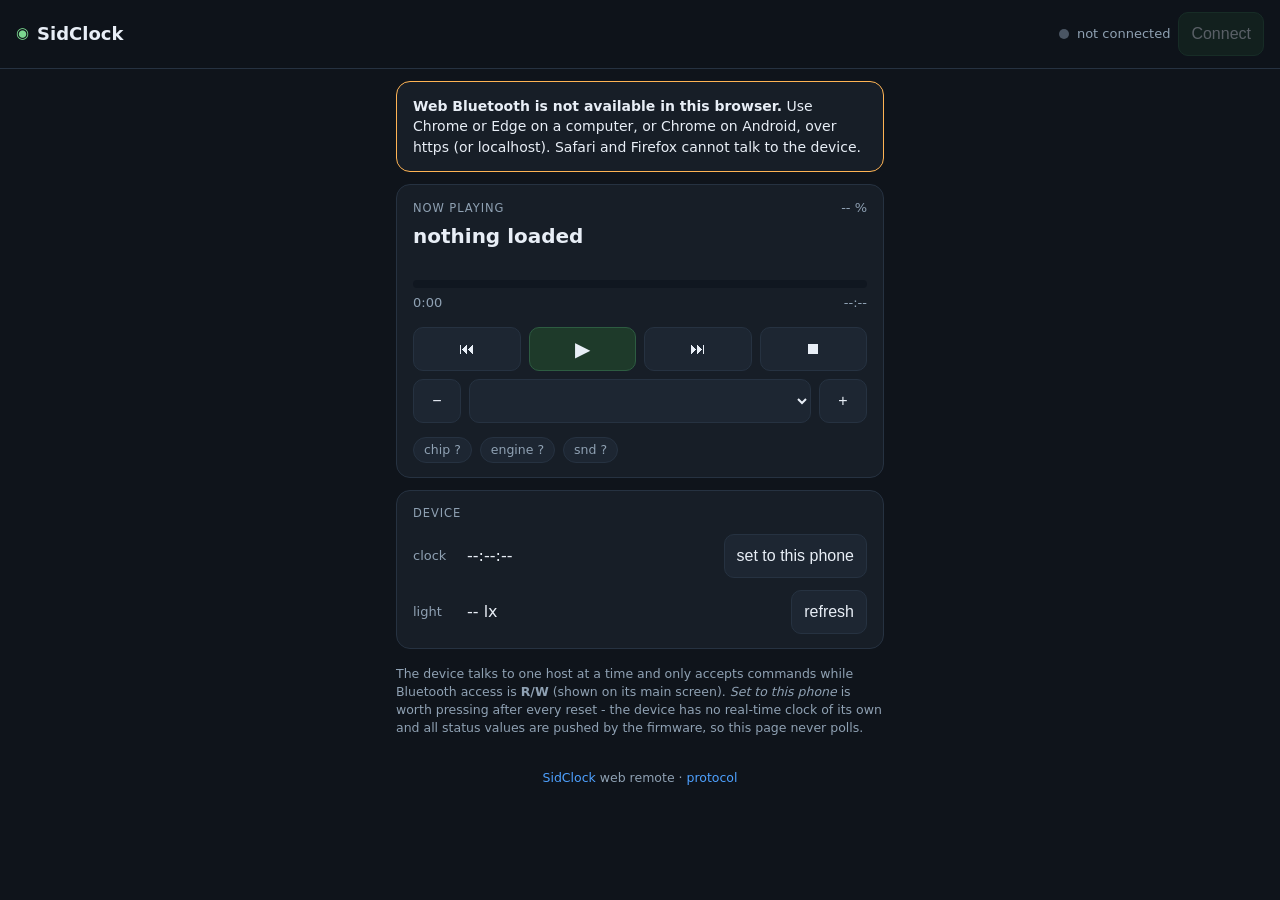
==== web/index.html @ 8451470e "web: browser remote for status and playback on GitHub Pages Static page in web/ that talks to the cu" ====
<!DOCTYPE html>
<html lang="en">
<head>
<meta charset="utf-8">
<meta name="viewport" content="width=device-width, initial-scale=1, viewport-fit=cover">
<meta name="color-scheme" content="dark">
<meta name="theme-color" content="#0f141b">
<title>SidClock remote</title>
<link rel="stylesheet" href="style.css">
</head>
<body>

<header class="top">
  <div class="brand">
    <span class="logo" aria-hidden="true">◉</span>
    <h1>SidClock</h1>
  </div>
  <div class="conn">
    <span id="dot" class="dot" aria-hidden="true"></span>
    <span id="status" class="status">not connected</span>
    <button id="connect" class="btn primary">Connect</button>
  </div>
</header>

<main>
  <div id="unsupported" class="card notice" hidden>
    <strong>Web Bluetooth is not available in this browser.</strong>
    Use Chrome or Edge on a computer, or Chrome on Android, over https
    (or localhost). Safari and Firefox cannot talk to the device.
  </div>

  <div id="note" class="note" hidden></div>

  <section class="card">
    <div class="cardhead">
      <span class="label">now playing</span>
      <span id="battery" class="battery">-- %</span>
    </div>
    <div id="title" class="title">nothing loaded</div>
    <div id="subtitle" class="sub"></div>

    <div class="progress"><div id="progressbar"></div></div>
    <div class="progressrow">
      <span id="pos">0:00</span>
      <span id="ends" class="dim"></span>
      <span id="len">--:--</span>
    </div>

    <div class="transport">
      <button id="prev" class="btn" title="previous tune">⏮</button>
      <button id="play" class="btn primary big" title="play / pause">▶</button>
      <button id="next" class="btn" title="next tune">⏭</button>
      <button id="stop" class="btn" title="stop">⏹</button>
    </div>

    <div class="subrow">
      <button id="subprev" class="btn" title="previous subtune">−</button>
      <select id="subtune" aria-label="subtune"></select>
      <button id="subnext" class="btn" title="next subtune">+</button>
    </div>

    <div class="badges">
      <span class="badge" id="chip">chip ?</span>
      <span class="badge" id="engine">engine ?</span>
      <span class="badge" id="snd">snd ?</span>
    </div>
  </section>

  <section class="card">
    <div class="cardhead"><span class="label">device</span></div>
    <div class="row">
      <span class="rowlabel">clock</span>
      <span id="devtime" class="value">--:--:--</span>
      <button id="settime" class="btn">set to this phone</button>
    </div>
    <div class="row">
      <span class="rowlabel">light</span>
      <span id="lux" class="value">-- lx</span>
      <button id="refresh" class="btn">refresh</button>
    </div>
  </section>

  <p class="hint">
    The device talks to one host at a time and only accepts commands while
    Bluetooth access is <strong>R/W</strong> (shown on its main screen).
    <em>Set to this phone</em> is worth pressing after every reset - the
    device has no real-time clock of its own and all status values are
    pushed by the firmware, so this page never polls.
  </p>
</main>

<footer>
  <a href="https://github.com/fanoush/SidClock">SidClock</a> web remote ·
  <a href="https://github.com/fanoush/SidClock/blob/main/docs/ble-services.md">protocol</a>
</footer>

<script type="module" src="app.js"></script>
</body>
</html>
---- web/style.css ----
:root {
  --bg: #0f141b;
  --card: #171e27;
  --card2: #1d2632;
  --line: #263241;
  --fg: #e8eef6;
  --dim: #8fa1b3;
  --accent: #7bd88f;
  --accent2: #4ea1ff;
  --warn: #ffb454;
  --err: #ff6b6b;
}

* { box-sizing: border-box; }
html, body { margin: 0; }

body {
  background: var(--bg);
  color: var(--fg);
  font: 16px/1.45 system-ui, -apple-system, "Segoe UI", Roboto, sans-serif;
  -webkit-text-size-adjust: 100%;
  min-height: 100dvh;
}

/* ---------- top bar ---------- */

header.top {
  display: flex;
  align-items: center;
  justify-content: space-between;
  gap: 12px;
  padding: 12px 16px;
  position: sticky;
  top: 0;
  z-index: 10;
  background: rgba(15, 20, 27, .92);
  backdrop-filter: blur(6px);
  border-bottom: 1px solid var(--line);
}

.brand { display: flex; align-items: center; gap: 8px; }
.brand h1 { font-size: 18px; margin: 0; font-weight: 650; }
.logo { color: var(--accent); font-size: 15px; }

.conn { display: flex; align-items: center; gap: 8px; }
.status { font-size: 13px; color: var(--dim); max-width: 34vw; overflow: hidden; text-overflow: ellipsis; white-space: nowrap; }
.status.ok { color: var(--accent); }
.status.busy { color: var(--warn); }

.dot { width: 10px; height: 10px; border-radius: 50%; background: #4a5563; flex: none; }
.dot.ok { background: var(--accent); box-shadow: 0 0 8px var(--accent); }
.dot.busy { background: var(--warn); }

/* ---------- layout ---------- */

main { max-width: 520px; margin: 0 auto; padding-bottom: 8px; }

.card {
  background: var(--card);
  border: 1px solid var(--line);
  border-radius: 14px;
  padding: 14px 16px;
  margin: 12px 16px;
}

.cardhead { display: flex; justify-content: space-between; align-items: baseline; gap: 8px; }

.label {
  text-transform: uppercase;
  letter-spacing: .08em;
  font-size: 11.5px;
  color: var(--dim);
}

/* ---------- now playing ---------- */

.title { font-size: 20px; font-weight: 600; margin-top: 4px; overflow-wrap: anywhere; }
.sub { color: var(--dim); font-size: 13.5px; min-height: 1.3em; overflow-wrap: anywhere; }
.battery { color: var(--dim); font-size: 13px; font-variant-numeric: tabular-nums; }

.progress {
  height: 8px;
  background: #101720;
  border-radius: 999px;
  overflow: hidden;
  margin: 12px 0 6px;
}
#progressbar {
  height: 100%;
  width: 0;
  background: linear-gradient(90deg, var(--accent), #3fa7d6);
  transition: width .3s linear;
}

.progressrow {
  display: flex;
  justify-content: space-between;
  gap: 8px;
  color: var(--dim);
  font-size: 13px;
  font-variant-numeric: tabular-nums;
}
.progressrow .dim { flex: 1; text-align: center; }

/* ---------- buttons ---------- */

.btn {
  background: var(--card2);
  color: var(--fg);
  border: 1px solid var(--line);
  border-radius: 10px;
  padding: 10px 12px;
  font-size: 16px;
  line-height: 1;
  min-height: 44px;
  cursor: pointer;
  touch-action: manipulation;
}
.btn:active:not(:disabled) { transform: translateY(1px); }
.btn:disabled { opacity: .35; cursor: default; }
.btn.primary { background: #1e3a2a; border-color: #2d5c41; }
.btn.primary:active:not(:disabled) { background: #234532; }
.btn.big { font-size: 20px; }

.transport {
  display: grid;
  grid-template-columns: repeat(4, 1fr);
  gap: 8px;
  margin-top: 14px;
}

.subrow {
  display: grid;
  grid-template-columns: 48px 1fr 48px;
  gap: 8px;
  align-items: center;
  margin-top: 8px;
}

select {
  background: var(--card2);
  color: var(--fg);
  border: 1px solid var(--line);
  border-radius: 10px;
  padding: 10px;
  min-height: 44px;
  font-size: 16px;
  text-align: center;
  width: 100%;
}
select:disabled { opacity: .35; }

/* ---------- badges ---------- */

.badges { display: flex; flex-wrap: wrap; gap: 8px; margin-top: 14px; }
.badge {
  background: var(--card2);
  border: 1px solid var(--line);
  border-radius: 999px;
  padding: 3px 10px;
  font-size: 12.5px;
  color: var(--dim);
}

/* ---------- device rows ---------- */

.row { display: flex; align-items: center; gap: 10px; margin-top: 12px; }
.rowlabel { color: var(--dim); font-size: 13px; width: 44px; flex: none; }
.value { font-variant-numeric: tabular-nums; flex: 1; }
.value.warn { color: var(--warn); }

/* ---------- notices ---------- */

.notice { border-color: var(--warn); font-size: 14px; }
.note {
  margin: 12px 16px;
  padding: 10px 14px;
  border-radius: 10px;
  background: #1d2a3a;
  border: 1px solid var(--line);
  font-size: 14px;
}
.note.error { border-color: var(--err); color: var(--err); }

.hint { color: var(--dim); font-size: 12.5px; margin: 16px; }

footer {
  text-align: center;
  color: var(--dim);
  font-size: 12.5px;
  padding: 8px 16px calc(24px + env(safe-area-inset-bottom));
}
footer a { color: var(--accent2); text-decoration: none; }
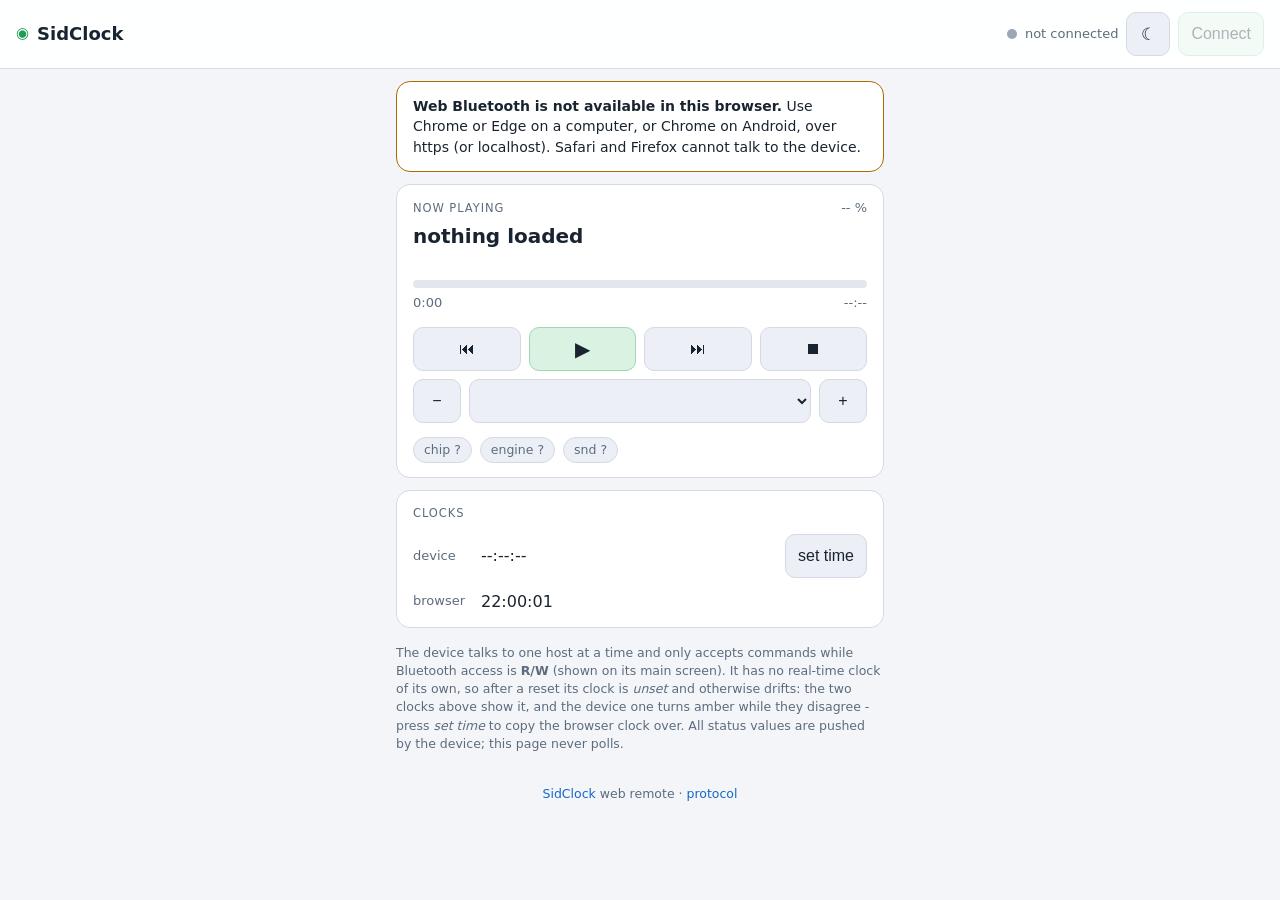
==== commit 74cfa0c9: "web: clocks side by side, theme switch - Drop the lux readout. The device card now shows the device " ====
--- a/web/index.html
+++ b/web/index.html
@@ -3,9 +3,19 @@
 <head>
 <meta charset="utf-8">
 <meta name="viewport" content="width=device-width, initial-scale=1, viewport-fit=cover">
-<meta name="color-scheme" content="dark">
-<meta name="theme-color" content="#0f141b">
+<meta name="color-scheme" content="dark light">
+<meta name="theme-color" content="#0f141b" id="theme-color">
 <title>SidClock remote</title>
+<script>
+/* apply the remembered theme before the first paint */
+try {
+  const stored = localStorage.getItem('sidclock-theme');
+  document.documentElement.dataset.theme =
+    (stored === 'light' || stored === 'dark') ? stored
+      : (matchMedia('(prefers-color-scheme: light)').matches
+        ? 'light' : 'dark');
+} catch (e) { /* no storage: dark default */ }
+</script>
 <link rel="stylesheet" href="style.css">
 </head>
 <body>
@@ -18,6 +28,7 @@
   <div class="conn">
     <span id="dot" class="dot" aria-hidden="true"></span>
     <span id="status" class="status">not connected</span>
+    <button id="theme" class="btn" title="switch theme">☀</button>
     <button id="connect" class="btn primary">Connect</button>
   </div>
 </header>
@@ -67,25 +78,26 @@
   </section>
 
   <section class="card">
-    <div class="cardhead"><span class="label">device</span></div>
+    <div class="cardhead"><span class="label">clocks</span></div>
     <div class="row">
-      <span class="rowlabel">clock</span>
+      <span class="rowlabel">device</span>
       <span id="devtime" class="value">--:--:--</span>
-      <button id="settime" class="btn">set to this phone</button>
+      <button id="settime" class="btn">set time</button>
     </div>
     <div class="row">
-      <span class="rowlabel">light</span>
-      <span id="lux" class="value">-- lx</span>
-      <button id="refresh" class="btn">refresh</button>
+      <span class="rowlabel">browser</span>
+      <span id="hosttime" class="value">--:--:--</span>
     </div>
   </section>
 
   <p class="hint">
     The device talks to one host at a time and only accepts commands while
     Bluetooth access is <strong>R/W</strong> (shown on its main screen).
-    <em>Set to this phone</em> is worth pressing after every reset - the
-    device has no real-time clock of its own and all status values are
-    pushed by the firmware, so this page never polls.
+    It has no real-time clock of its own, so after a reset its clock is
+    <em>unset</em> and otherwise drifts: the two clocks above show it, and
+    the device one turns amber while they disagree - press <em>set
+    time</em> to copy the browser clock over. All status values are
+    pushed by the device; this page never polls.
   </p>
 </main>
 
--- a/web/style.css
+++ b/web/style.css
@@ -1,4 +1,10 @@
+/*
+ * SidClock web remote - dark by default, light via [data-theme="light"]
+ * (set on <html> by the inline head script / the theme button).
+ */
+
 :root {
+  color-scheme: dark;
   --bg: #0f141b;
   --card: #171e27;
   --card2: #1d2632;
@@ -9,6 +15,34 @@
   --accent2: #4ea1ff;
   --warn: #ffb454;
   --err: #ff6b6b;
+  --header-bg: rgba(15, 20, 27, .92);
+  --dot-off: #4a5563;
+  --track: #101720;
+  --primary-bg: #1e3a2a;
+  --primary-line: #2d5c41;
+  --primary-bg-active: #234532;
+  --note-bg: #1d2a3a;
+}
+
+[data-theme="light"] {
+  color-scheme: light;
+  --bg: #f3f5f9;
+  --card: #ffffff;
+  --card2: #eceff5;
+  --line: #d3dae4;
+  --fg: #1a2430;
+  --dim: #5d6c7d;
+  --accent: #1f9d55;
+  --accent2: #1667c8;
+  --warn: #b26a00;
+  --err: #c02b2b;
+  --header-bg: rgba(255, 255, 255, .92);
+  --dot-off: #9aa7b5;
+  --track: #e2e7ee;
+  --primary-bg: #d9f2e2;
+  --primary-line: #9fd7b4;
+  --primary-bg-active: #c4ead3;
+  --note-bg: #e8eefb;
 }
 
 * { box-sizing: border-box; }
@@ -26,14 +60,15 @@
 
 header.top {
   display: flex;
+  flex-wrap: wrap;
   align-items: center;
   justify-content: space-between;
-  gap: 12px;
+  gap: 8px 12px;
   padding: 12px 16px;
   position: sticky;
   top: 0;
   z-index: 10;
-  background: rgba(15, 20, 27, .92);
+  background: var(--header-bg);
   backdrop-filter: blur(6px);
   border-bottom: 1px solid var(--line);
 }
@@ -42,14 +77,23 @@
 .brand h1 { font-size: 18px; margin: 0; font-weight: 650; }
 .logo { color: var(--accent); font-size: 15px; }
 
-.conn { display: flex; align-items: center; gap: 8px; }
-.status { font-size: 13px; color: var(--dim); max-width: 34vw; overflow: hidden; text-overflow: ellipsis; white-space: nowrap; }
+.conn { display: flex; align-items: center; gap: 8px; margin-left: auto; }
+.status {
+  font-size: 13px;
+  color: var(--dim);
+  max-width: 26vw;
+  overflow: hidden;
+  text-overflow: ellipsis;
+  white-space: nowrap;
+}
 .status.ok { color: var(--accent); }
 .status.busy { color: var(--warn); }
 
-.dot { width: 10px; height: 10px; border-radius: 50%; background: #4a5563; flex: none; }
+.dot { width: 10px; height: 10px; border-radius: 50%; background: var(--dot-off); flex: none; }
 .dot.ok { background: var(--accent); box-shadow: 0 0 8px var(--accent); }
 .dot.busy { background: var(--warn); }
+
+#theme { flex: none; width: 44px; padding: 0; font-size: 17px; }
 
 /* ---------- layout ---------- */
 
@@ -80,7 +124,7 @@
 
 .progress {
   height: 8px;
-  background: #101720;
+  background: var(--track);
   border-radius: 999px;
   overflow: hidden;
   margin: 12px 0 6px;
@@ -88,7 +132,7 @@
 #progressbar {
   height: 100%;
   width: 0;
-  background: linear-gradient(90deg, var(--accent), #3fa7d6);
+  background: linear-gradient(90deg, var(--accent), var(--accent2));
   transition: width .3s linear;
 }
 
@@ -118,8 +162,8 @@
 }
 .btn:active:not(:disabled) { transform: translateY(1px); }
 .btn:disabled { opacity: .35; cursor: default; }
-.btn.primary { background: #1e3a2a; border-color: #2d5c41; }
-.btn.primary:active:not(:disabled) { background: #234532; }
+.btn.primary { background: var(--primary-bg); border-color: var(--primary-line); }
+.btn.primary:active:not(:disabled) { background: var(--primary-bg-active); }
 .btn.big { font-size: 20px; }
 
 .transport {
@@ -165,7 +209,7 @@
 /* ---------- device rows ---------- */
 
 .row { display: flex; align-items: center; gap: 10px; margin-top: 12px; }
-.rowlabel { color: var(--dim); font-size: 13px; width: 44px; flex: none; }
+.rowlabel { color: var(--dim); font-size: 13px; width: 58px; flex: none; }
 .value { font-variant-numeric: tabular-nums; flex: 1; }
 .value.warn { color: var(--warn); }
 
@@ -176,7 +220,7 @@
   margin: 12px 16px;
   padding: 10px 14px;
   border-radius: 10px;
-  background: #1d2a3a;
+  background: var(--note-bg);
   border: 1px solid var(--line);
   font-size: 14px;
 }
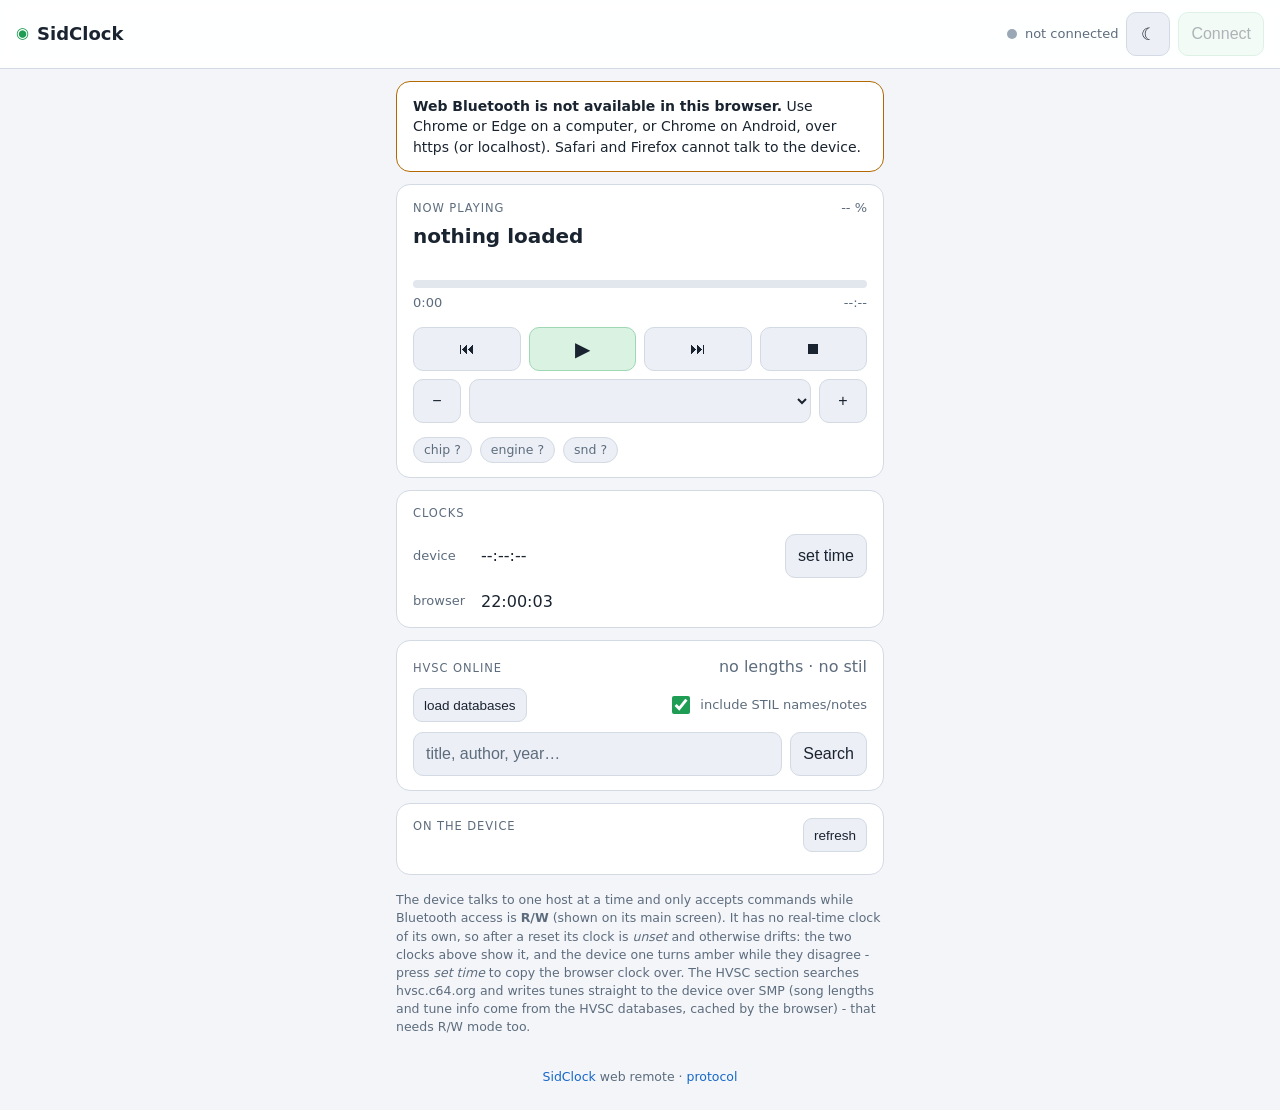
==== commit b8f111f4: "web: HVSC search, upload and tune info in the browser The remote now does the sid_add.py workflow wi" ====
--- a/web/index.html
+++ b/web/index.html
@@ -90,14 +90,62 @@
     </div>
   </section>
 
+  <section id="hvscinfo" class="card" hidden>
+    <div class="cardhead">
+      <span class="label">hvsc info</span>
+      <span id="metapath" class="dim path"></span>
+    </div>
+    <div id="metahint" class="metahint" hidden>
+      <span id="metahinttext"></span>
+      <button id="metastil" class="btn small" hidden>load STIL</button>
+    </div>
+    <ol id="tracks" class="tracks"></ol>
+    <p id="metanote" class="comment" hidden></p>
+    <p id="metacomment" class="comment" hidden></p>
+  </section>
+
+  <section class="card">
+    <div class="cardhead">
+      <span class="label">hvsc online</span>
+      <span id="dbstate" class="dim"></span>
+    </div>
+    <div class="dbsrow">
+      <button id="dbload" class="btn small">load databases</button>
+      <label class="chk"><input id="stilopt" type="checkbox" checked>
+        include STIL names/notes</label>
+    </div>
+    <div class="searchrow">
+      <input id="q" type="search" placeholder="title, author, year…"
+             autocomplete="off" enterkeyhint="search">
+      <button id="search" class="btn">Search</button>
+    </div>
+    <div id="hprog" class="progressline" hidden>
+      <div class="progress"><div id="hprogbar"></div></div>
+      <span id="hproglabel" class="dim"></span>
+    </div>
+    <div id="hmsg" class="dim msg" hidden></div>
+    <ul id="results" class="results" hidden></ul>
+  </section>
+
+  <section class="card">
+    <div class="cardhead">
+      <span class="label">on the device</span>
+      <span id="libinfo" class="dim"></span>
+      <button id="librefresh" class="btn small">refresh</button>
+    </div>
+    <ul id="lib" class="results"></ul>
+  </section>
+
   <p class="hint">
     The device talks to one host at a time and only accepts commands while
     Bluetooth access is <strong>R/W</strong> (shown on its main screen).
     It has no real-time clock of its own, so after a reset its clock is
     <em>unset</em> and otherwise drifts: the two clocks above show it, and
     the device one turns amber while they disagree - press <em>set
-    time</em> to copy the browser clock over. All status values are
-    pushed by the device; this page never polls.
+    time</em> to copy the browser clock over. The HVSC section searches
+    hvsc.c64.org and writes tunes straight to the device over SMP (song
+    lengths and tune info come from the HVSC databases, cached by the
+    browser) - that needs R/W mode too.
   </p>
 </main>
 
--- a/web/style.css
+++ b/web/style.css
@@ -48,6 +48,9 @@
 * { box-sizing: border-box; }
 html, body { margin: 0; }
 
+/* attribute-hidden always wins over element display rules */
+[hidden] { display: none !important; }
+
 body {
   background: var(--bg);
   color: var(--fg);
@@ -235,3 +238,170 @@
   padding: 8px 16px calc(24px + env(safe-area-inset-bottom));
 }
 footer a { color: var(--accent2); text-decoration: none; }
+
+/* ---------- hvsc: databases, search, device library ---------- */
+
+.dim { color: var(--dim); }
+
+.btn.small {
+  padding: 6px 10px;
+  min-height: 34px;
+  font-size: 13.5px;
+  border-radius: 9px;
+}
+.cardhead > .btn { align-self: center; }
+
+.path {
+  max-width: 60%;
+  overflow: hidden;
+  text-overflow: ellipsis;
+  white-space: nowrap;
+  font-size: 12.5px;
+}
+
+.searchrow {
+  display: flex;
+  align-items: center;
+  gap: 8px;
+  margin-top: 10px;
+}
+.searchrow input[type="search"] {
+  flex: 1;
+  min-width: 0;
+  background: var(--card2);
+  color: var(--fg);
+  border: 1px solid var(--line);
+  border-radius: 10px;
+  padding: 10px 12px;
+  min-height: 44px;
+  font-size: 16px;
+}
+.searchrow input[type="search"]::placeholder { color: var(--dim); }
+
+.dbsrow {
+  display: flex;
+  flex-wrap: wrap;
+  align-items: center;
+  gap: 8px 12px;
+  margin-top: 10px;
+}
+.chk {
+  display: flex;
+  align-items: center;
+  gap: 7px;
+  color: var(--dim);
+  font-size: 13px;
+  margin-left: auto;
+}
+.chk input { width: 18px; height: 18px; accent-color: var(--accent); }
+
+.progressline {
+  display: flex;
+  align-items: center;
+  gap: 10px;
+  margin-top: 10px;
+}
+.progressline .progress { flex: 1; margin: 0; }
+.progressline .dim {
+  font-size: 12.5px;
+  font-variant-numeric: tabular-nums;
+  white-space: nowrap;
+}
+
+.msg { margin-top: 10px; font-size: 13px; }
+
+.results { list-style: none; margin: 8px 0 0; padding: 0; }
+
+.tune { border-top: 1px solid var(--line); padding: 10px 0; }
+.tune:first-child { border-top: 0; }
+.tune .tname { font-weight: 600; overflow-wrap: anywhere; }
+.tune .tmeta {
+  color: var(--dim);
+  font-size: 12.5px;
+  margin-top: 2px;
+  overflow-wrap: anywhere;
+}
+.tune .trow {
+  display: flex;
+  align-items: center;
+  gap: 10px;
+  margin-top: 8px;
+}
+.tune .tstate {
+  flex: 1;
+  color: var(--dim);
+  font-size: 12.5px;
+  overflow-wrap: anywhere;
+}
+.tune .tstate.ok { color: var(--accent); }
+.tune .tstate.err { color: var(--err); }
+.tune .progress { margin: 10px 0 0; }
+.tune .progress .bar {
+  height: 100%;
+  width: 0;
+  background: linear-gradient(90deg, var(--accent), var(--accent2));
+  transition: width .2s linear;
+}
+
+.librow {
+  display: flex;
+  align-items: center;
+  gap: 8px;
+  border-top: 1px solid var(--line);
+  padding: 8px 0;
+}
+.librow:first-child { border-top: 0; }
+.librow .lname { flex: 1; overflow-wrap: anywhere; }
+.librow .lside {
+  color: var(--dim);
+  font-size: 11.5px;
+  letter-spacing: .04em;
+  flex: none;
+}
+
+.tracks { list-style: none; margin: 8px 0 0; padding: 0; }
+.track {
+  display: flex;
+  align-items: baseline;
+  gap: 8px;
+  width: 100%;
+  background: none;
+  border: 0;
+  border-radius: 8px;
+  padding: 7px 8px;
+  color: inherit;
+  font: inherit;
+  text-align: left;
+  cursor: pointer;
+  touch-action: manipulation;
+}
+.track .tn {
+  flex: none;
+  width: 2ch;
+  color: var(--dim);
+  font-variant-numeric: tabular-nums;
+}
+.track .tt { flex: 1; overflow-wrap: anywhere; }
+.track .td {
+  flex: none;
+  color: var(--dim);
+  font-size: 13px;
+  font-variant-numeric: tabular-nums;
+}
+.track.cur { background: var(--primary-bg); }
+.track.cur .tn { color: var(--fg); }
+
+.comment {
+  color: var(--dim);
+  font-size: 13px;
+  margin: 10px 0 0;
+  overflow-wrap: anywhere;
+}
+.metahint {
+  display: flex;
+  align-items: center;
+  gap: 10px;
+  color: var(--dim);
+  font-size: 13px;
+  margin-top: 10px;
+}
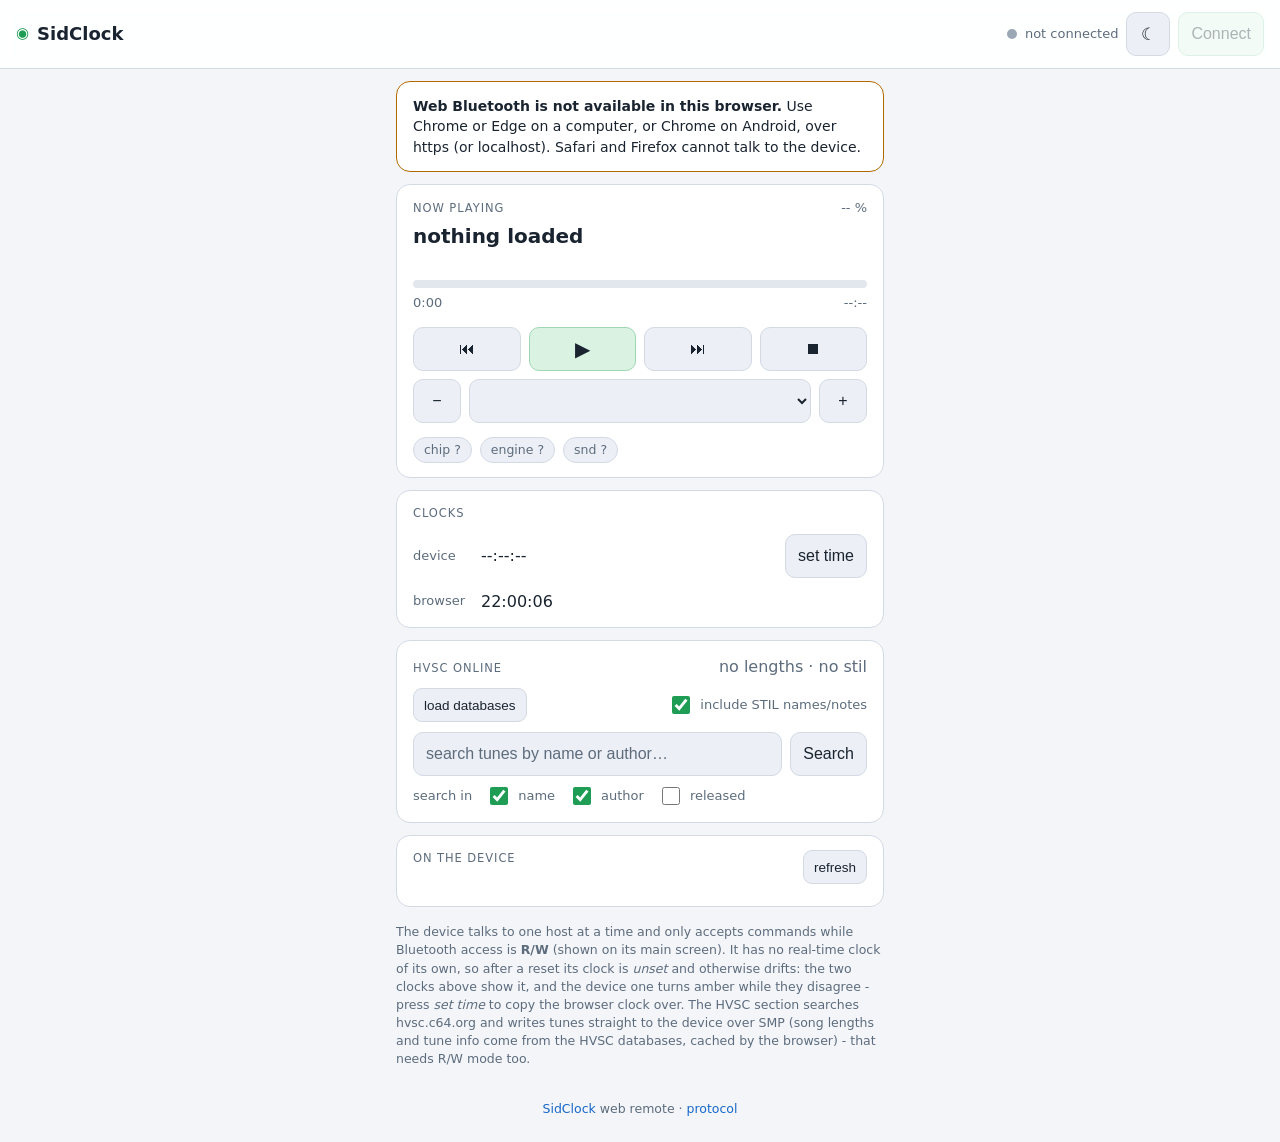
==== commit 0b8131fc: "web: search field boxes and paged results hvsc.c64.org matches every query word against a tune's tit" ====
--- a/web/index.html
+++ b/web/index.html
@@ -115,9 +115,15 @@
         include STIL names/notes</label>
     </div>
     <div class="searchrow">
-      <input id="q" type="search" placeholder="title, author, year…"
+      <input id="q" type="search" placeholder="search tunes by name or author…"
              autocomplete="off" enterkeyhint="search">
       <button id="search" class="btn">Search</button>
+    </div>
+    <div class="fieldrow">
+      <span class="dim">search in</span>
+      <label class="chk"><input id="f-title" type="checkbox" checked>name</label>
+      <label class="chk"><input id="f-author" type="checkbox" checked>author</label>
+      <label class="chk"><input id="f-released" type="checkbox">released</label>
     </div>
     <div id="hprog" class="progressline" hidden>
       <div class="progress"><div id="hprogbar"></div></div>
@@ -125,6 +131,7 @@
     </div>
     <div id="hmsg" class="dim msg" hidden></div>
     <ul id="results" class="results" hidden></ul>
+    <button id="more" class="btn morebtn" hidden>show more</button>
   </section>
 
   <section class="card">
--- a/web/style.css
+++ b/web/style.css
@@ -295,6 +295,22 @@
 }
 .chk input { width: 18px; height: 18px; accent-color: var(--accent); }
 
+.fieldrow {
+  display: flex;
+  flex-wrap: wrap;
+  align-items: center;
+  gap: 6px 14px;
+  margin-top: 8px;
+  font-size: 13px;
+}
+.fieldrow .chk { margin-left: 0; }
+
+.morebtn {
+  display: block;
+  width: 100%;
+  margin-top: 10px;
+}
+
 .progressline {
   display: flex;
   align-items: center;
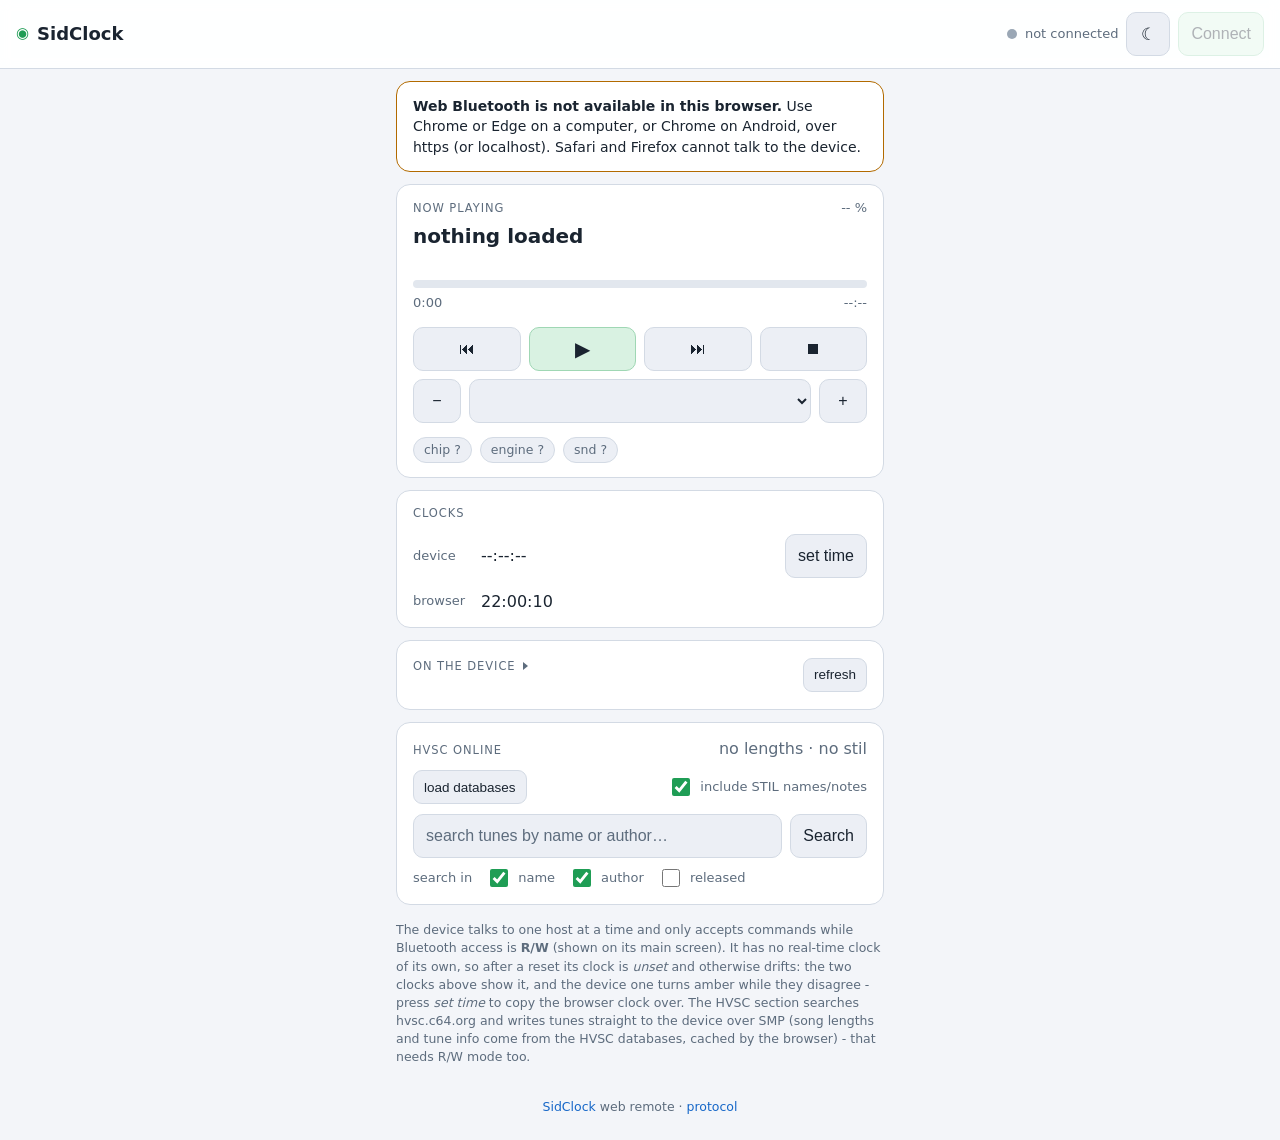
==== commit 1eafd8c6: "web: device list above the search, collapsed by default A broad search renders 100 rows with "show m" ====
--- a/web/index.html
+++ b/web/index.html
@@ -104,6 +104,15 @@
     <p id="metacomment" class="comment" hidden></p>
   </section>
 
+  <details id="libcard" class="card">
+    <summary class="cardhead">
+      <span class="label">on the device<span class="chev" aria-hidden="true"></span></span>
+      <span id="libinfo" class="dim"></span>
+      <button id="librefresh" class="btn small">refresh</button>
+    </summary>
+    <ul id="lib" class="results"></ul>
+  </details>
+
   <section class="card">
     <div class="cardhead">
       <span class="label">hvsc online</span>
@@ -134,15 +143,6 @@
     <button id="more" class="btn morebtn" hidden>show more</button>
   </section>
 
-  <section class="card">
-    <div class="cardhead">
-      <span class="label">on the device</span>
-      <span id="libinfo" class="dim"></span>
-      <button id="librefresh" class="btn small">refresh</button>
-    </div>
-    <ul id="lib" class="results"></ul>
-  </section>
-
   <p class="hint">
     The device talks to one host at a time and only accepts commands while
     Bluetooth access is <strong>R/W</strong> (shown on its main screen).
--- a/web/style.css
+++ b/web/style.css
@@ -119,6 +119,31 @@
   color: var(--dim);
 }
 
+/* the device list is a <details> card, closed by default: its header is
+ * the summary and the list only renders once it is opened, so a long
+ * search result cannot bury it */
+
+details.card > summary {
+  list-style: none;
+  cursor: pointer;
+  padding: 3px 0;
+  user-select: none;
+}
+details.card > summary::-webkit-details-marker { display: none; }
+details.card > summary:hover .label { color: var(--fg); }
+
+.chev {
+  display: inline-block;
+  width: 0;
+  height: 0;
+  margin-left: 7px;
+  border-left: 5px solid currentColor;
+  border-top: 4px solid transparent;
+  border-bottom: 4px solid transparent;
+  transition: transform .15s ease;
+}
+details[open] .chev { transform: rotate(90deg); }
+
 /* ---------- now playing ---------- */
 
 .title { font-size: 20px; font-weight: 600; margin-top: 4px; overflow-wrap: anywhere; }
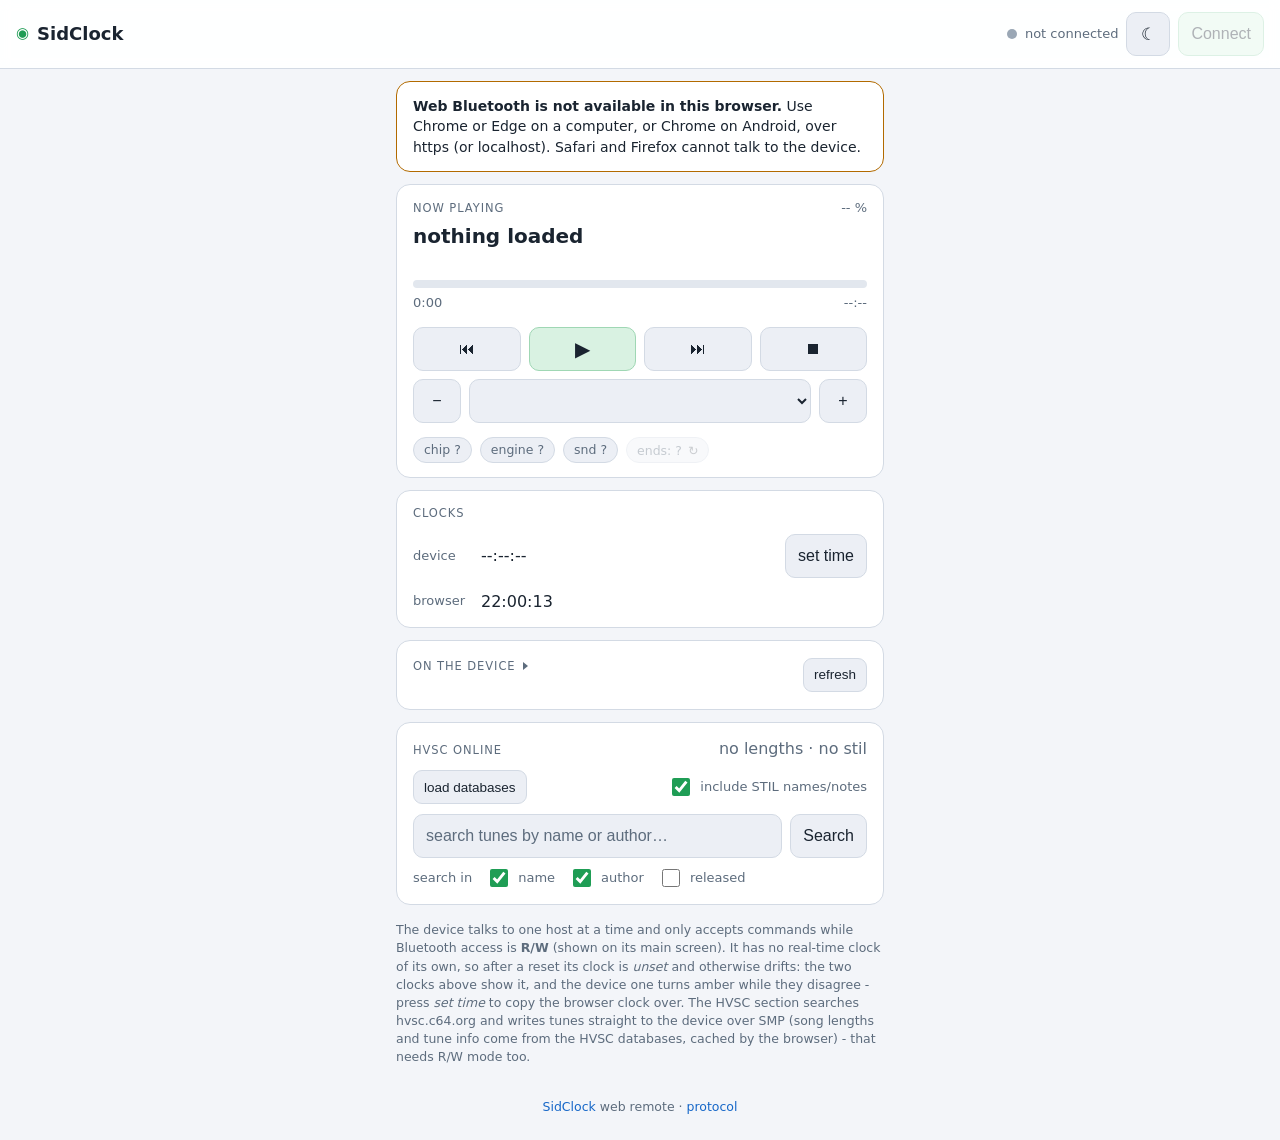
==== commit 69c9d885: "ble: add the end-of-tune mode command and its web badge The SID screen's END button could only be ch" ====
--- a/web/index.html
+++ b/web/index.html
@@ -53,7 +53,6 @@
     <div class="progress"><div id="progressbar"></div></div>
     <div class="progressrow">
       <span id="pos">0:00</span>
-      <span id="ends" class="dim"></span>
       <span id="len">--:--</span>
     </div>
 
@@ -74,6 +73,8 @@
       <span class="badge" id="chip">chip ?</span>
       <span class="badge" id="engine">engine ?</span>
       <span class="badge" id="snd">snd ?</span>
+      <button id="ends" class="badge action" disabled
+              title="what happens when the tune ends - press to change">ends: ?</button>
     </div>
   </section>
 
--- a/web/style.css
+++ b/web/style.css
@@ -172,7 +172,6 @@
   font-size: 13px;
   font-variant-numeric: tabular-nums;
 }
-.progressrow .dim { flex: 1; text-align: center; }
 
 /* ---------- buttons ---------- */
 
@@ -233,6 +232,23 @@
   font-size: 12.5px;
   color: var(--dim);
 }
+/* the end-mode badge is the one pressable badge: cycles next sub ->
+ * next tune -> loop over Bluetooth (firmware command 0x22) */
+button.badge {
+  font: inherit;
+  font-size: 12.5px;
+  line-height: normal;
+  cursor: pointer;
+  touch-action: manipulation;
+}
+button.badge:disabled { opacity: .35; cursor: default; }
+button.badge:active:not(:disabled) { transform: translateY(1px); }
+button.badge.action::after {
+  content: '↻';
+  margin-left: 6px;
+  color: var(--fg);
+  opacity: .6;
+}
 
 /* ---------- device rows ---------- */
 
@@ -376,6 +392,12 @@
 }
 .tune .tstate.ok { color: var(--accent); }
 .tune .tstate.err { color: var(--err); }
+.tune .ondevice {
+  color: var(--accent);
+  font-size: 12.5px;
+  font-weight: 600;
+  white-space: nowrap;
+}
 .tune .progress { margin: 10px 0 0; }
 .tune .progress .bar {
   height: 100%;
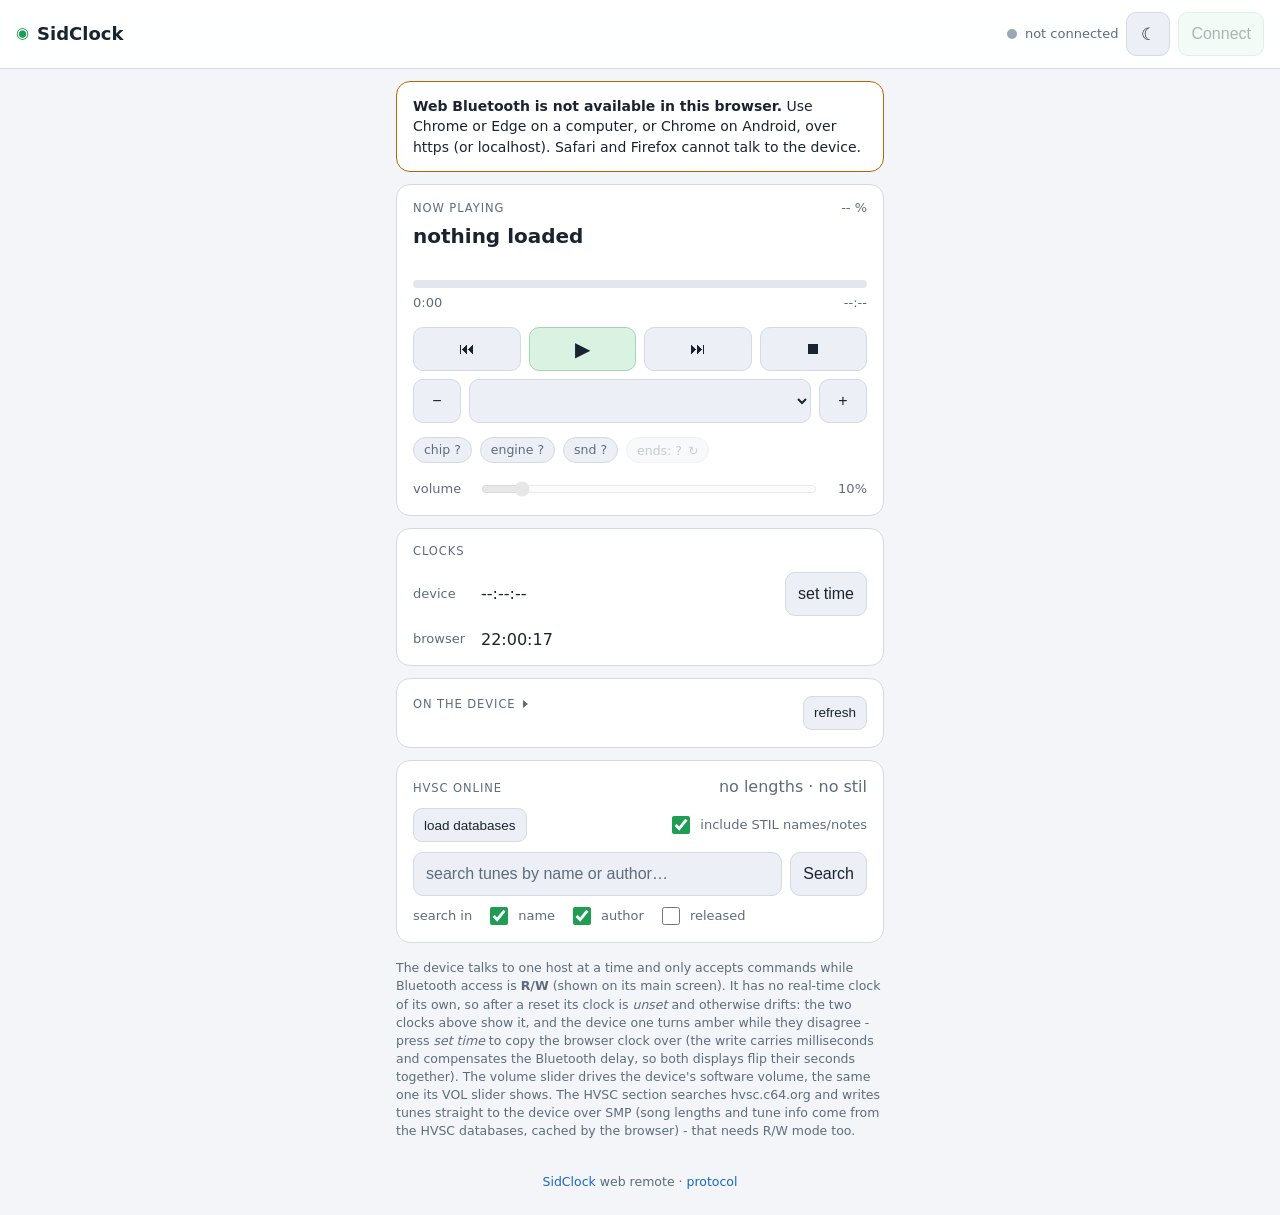
==== commit af53c3e2: "web: volume slider, millisecond clock sync; fix stale clock repaint Web remote: - add a 0-255 volume" ====
--- a/web/index.html
+++ b/web/index.html
@@ -76,6 +76,13 @@
       <button id="ends" class="badge action" disabled
               title="what happens when the tune ends - press to change">ends: ?</button>
     </div>
+
+    <div class="row volrow">
+      <span class="rowlabel">volume</span>
+      <input id="volume" class="range" type="range" min="0" max="255"
+             step="1" value="26" aria-label="device volume" disabled>
+      <span id="volpct" class="volpct">10%</span>
+    </div>
   </section>
 
   <section class="card">
@@ -150,9 +157,12 @@
     It has no real-time clock of its own, so after a reset its clock is
     <em>unset</em> and otherwise drifts: the two clocks above show it, and
     the device one turns amber while they disagree - press <em>set
-    time</em> to copy the browser clock over. The HVSC section searches
-    hvsc.c64.org and writes tunes straight to the device over SMP (song
-    lengths and tune info come from the HVSC databases, cached by the
+    time</em> to copy the browser clock over (the write carries
+    milliseconds and compensates the Bluetooth delay, so both displays
+    flip their seconds together). The volume slider drives the device's
+    software volume, the same one its VOL slider shows. The HVSC section
+    searches hvsc.c64.org and writes tunes straight to the device over SMP
+    (song lengths and tune info come from the HVSC databases, cached by the
     browser) - that needs R/W mode too.
   </p>
 </main>
--- a/web/style.css
+++ b/web/style.css
@@ -257,6 +257,27 @@
 .value { font-variant-numeric: tabular-nums; flex: 1; }
 .value.warn { color: var(--warn); }
 
+/* volume slider: the same 0-255 range as the device's VOL slider */
+.volrow { margin-top: 14px; }
+.range {
+  flex: 1;
+  min-width: 0;
+  height: 24px;
+  margin: 0;
+  accent-color: var(--accent);
+  background: transparent;
+  cursor: pointer;
+}
+.range:disabled { opacity: .45; cursor: default; }
+.volpct {
+  font-variant-numeric: tabular-nums;
+  color: var(--dim);
+  font-size: 13px;
+  width: 40px;
+  text-align: right;
+  flex: none;
+}
+
 /* ---------- notices ---------- */
 
 .notice { border-color: var(--warn); font-size: 14px; }
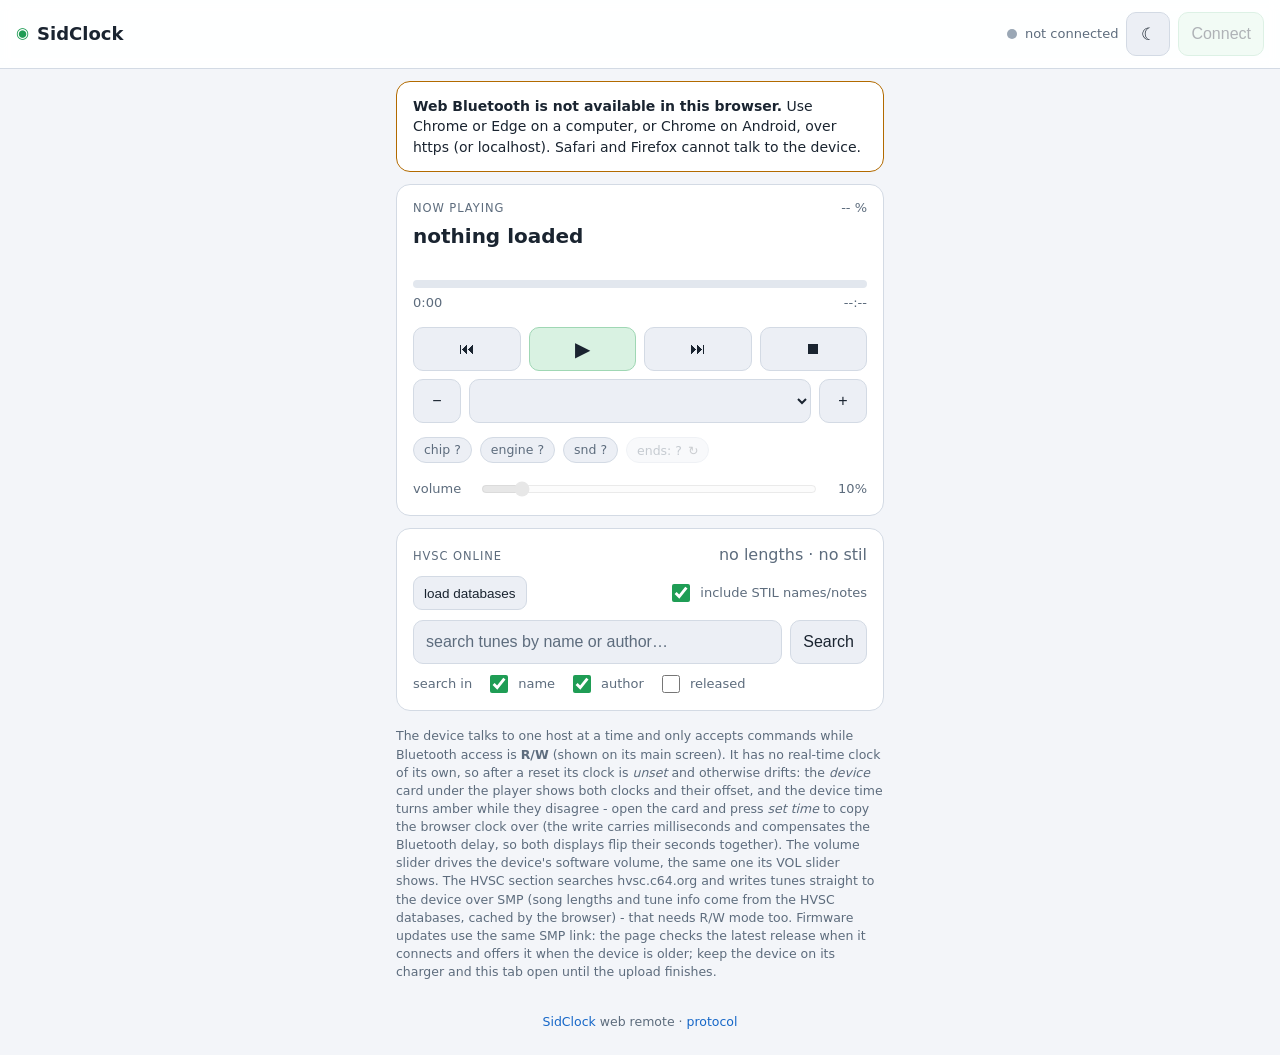
==== commit afa738ce: "web: descriptor-driven remote with firmware updates and one device card The page loads the descripto" ====
--- a/web/index.html
+++ b/web/index.html
@@ -49,6 +49,7 @@
     </div>
     <div id="title" class="title">nothing loaded</div>
     <div id="subtitle" class="sub"></div>
+    <div id="fwline" class="dim fwline" hidden></div>
 
     <div class="progress"><div id="progressbar"></div></div>
     <div class="progressrow">
@@ -85,19 +86,6 @@
     </div>
   </section>
 
-  <section class="card">
-    <div class="cardhead"><span class="label">clocks</span></div>
-    <div class="row">
-      <span class="rowlabel">device</span>
-      <span id="devtime" class="value">--:--:--</span>
-      <button id="settime" class="btn">set time</button>
-    </div>
-    <div class="row">
-      <span class="rowlabel">browser</span>
-      <span id="hosttime" class="value">--:--:--</span>
-    </div>
-  </section>
-
   <section id="hvscinfo" class="card" hidden>
     <div class="cardhead">
       <span class="label">hvsc info</span>
@@ -112,13 +100,67 @@
     <p id="metacomment" class="comment" hidden></p>
   </section>
 
-  <details id="libcard" class="card">
-    <summary class="cardhead">
-      <span class="label">on the device<span class="chev" aria-hidden="true"></span></span>
-      <span id="libinfo" class="dim"></span>
-      <button id="librefresh" class="btn small">refresh</button>
+  <!-- firmware, clock and tune list in one card under the player. Collapsed
+       it is a single line (firmware version, update state, tune count,
+       device time and offset); it opens by itself when something needs
+       attention (an update to apply, a staged image, an unset or >1 min
+       wrong clock). Expanded: the clocks, the firmware upload and then the
+       tunes on the device. -->
+  <details id="systemcard" class="card system" hidden>
+    <summary class="cardhead syshead">
+      <span class="label">device<span class="chev" aria-hidden="true"></span></span>
+      <span class="sysline">
+        <span id="sysfw" class="sysfw">firmware --</span>
+        <span id="updstate" class="dim"></span>
+        <span id="libinfo" class="dim tuneinfo"></span>
+        <span class="sysclockline">
+          <span id="systime" class="sysclock">--:--:--</span>
+          <span id="sysoff" class="dim"></span>
+        </span>
+      </span>
     </summary>
-    <ul id="lib" class="results"></ul>
+
+    <div class="sysbody">
+      <div class="row">
+        <span class="rowlabel">device</span>
+        <span id="devtime" class="value">--:--:--</span>
+        <button id="settime" class="btn">set time</button>
+      </div>
+      <div class="row">
+        <span class="rowlabel">browser</span>
+        <span id="hosttime" class="value">--:--:--</span>
+      </div>
+
+      <div id="updblock">
+        <div id="updtitle" class="updtitle"></div>
+        <div id="updsub" class="sub"></div>
+        <div id="updwhy" class="updwhy" hidden></div>
+
+        <div id="updprog" class="progressline" hidden>
+          <div class="progress"><div id="updprogbar"></div></div>
+          <span id="updproglabel" class="dim"></span>
+        </div>
+
+        <div class="updrow">
+          <button id="updinstall" class="btn primary">Update</button>
+          <button id="updreboot" class="btn primary" hidden>Reboot now</button>
+          <button id="upddiscard" class="btn" hidden>Discard</button>
+          <button id="updfile" class="btn"
+                  title="flash a local .signed.bin build">Flash local build…</button>
+          <input id="updfileinput" type="file"
+                 accept=".bin,application/octet-stream" hidden>
+          <a id="updnotes" class="updlink" target="_blank" rel="noopener"
+             hidden>release notes</a>
+        </div>
+        <p id="sysproto" class="dim sysproto"></p>
+      </div>
+
+      <div class="libhead">
+        <span class="label">on the device</span>
+        <button id="librefresh" class="btn small">refresh</button>
+      </div>
+      <ul id="lib" class="results"></ul>
+    </div>
   </details>
 
   <section class="card">
@@ -155,15 +197,19 @@
     The device talks to one host at a time and only accepts commands while
     Bluetooth access is <strong>R/W</strong> (shown on its main screen).
     It has no real-time clock of its own, so after a reset its clock is
-    <em>unset</em> and otherwise drifts: the two clocks above show it, and
-    the device one turns amber while they disagree - press <em>set
+    <em>unset</em> and otherwise drifts: the <em>device</em> card under the
+    player shows both clocks and their offset, and the device time turns
+    amber while they disagree - open the card and press <em>set
     time</em> to copy the browser clock over (the write carries
     milliseconds and compensates the Bluetooth delay, so both displays
     flip their seconds together). The volume slider drives the device's
     software volume, the same one its VOL slider shows. The HVSC section
     searches hvsc.c64.org and writes tunes straight to the device over SMP
     (song lengths and tune info come from the HVSC databases, cached by the
-    browser) - that needs R/W mode too.
+    browser) - that needs R/W mode too. Firmware updates use the same SMP
+    link: the page checks the latest release when it connects and offers it
+    when the device is older; keep the device on its charger and this tab
+    open until the upload finishes.
   </p>
 </main>
 
--- a/web/style.css
+++ b/web/style.css
@@ -148,6 +148,7 @@
 
 .title { font-size: 20px; font-weight: 600; margin-top: 4px; overflow-wrap: anywhere; }
 .sub { color: var(--dim); font-size: 13.5px; min-height: 1.3em; overflow-wrap: anywhere; }
+.fwline { margin-top: 6px; font-size: 12px; line-height: 1.35; }
 .battery { color: var(--dim); font-size: 13px; font-variant-numeric: tabular-nums; }
 
 .progress {
@@ -157,7 +158,8 @@
   overflow: hidden;
   margin: 12px 0 6px;
 }
-#progressbar {
+#progressbar,
+#updprogbar {
   height: 100%;
   width: 0;
   background: linear-gradient(90deg, var(--accent), var(--accent2));
@@ -291,6 +293,84 @@
 }
 .note.error { border-color: var(--err); color: var(--err); }
 
+/* ---------- firmware update ---------- */
+
+/* device card (firmware, clock and the tune list). Collapsed, the summary
+ * is the whole story while nothing needs doing - version, update state,
+ * tune count, device time and its offset from the browser clock */
+details.system.attention { border-color: var(--primary-line); }
+.syshead { align-items: center; }
+/* the chevron must not wrap under the label when the line is long */
+.syshead > .label { flex: none; white-space: nowrap; }
+/* collapsed, the word "device" is redundant next to "firmware ...": only
+ * the chevron stays, so the line fits on a phone */
+details.system:not([open]) .syshead { justify-content: flex-start; }
+details.system:not([open]) .syshead > .label { font-size: 0; }
+.sysline {
+  display: flex;
+  flex: 1 1 auto;
+  flex-wrap: wrap;
+  justify-content: flex-start;
+  align-items: baseline;
+  gap: 2px 8px;
+  min-width: 0;
+  font-size: 13px;
+}
+.sysfw { font-weight: 600; overflow-wrap: anywhere; }
+/* empty parts must not leave a gap in the line */
+.sysline > :empty, .sysclockline > :empty { display: none; }
+.sysclockline {
+  display: inline-flex;
+  align-items: baseline;
+  gap: 8px;
+  white-space: nowrap;
+  margin-left: auto;
+}
+.sysclock {
+  font-variant-numeric: tabular-nums;
+  color: var(--fg);
+  flex: none;
+}
+.sysclock.warn { color: var(--warn); }
+.sysbody { margin-top: 12px; }
+.sysproto { font-size: 12px; margin-top: 8px; }
+/* the tune list under the clock/update rows, separated so it does not read
+ * as another firmware row */
+.libhead {
+  display: flex;
+  justify-content: space-between;
+  align-items: center;
+  gap: 8px;
+  margin-top: 16px;
+  padding-top: 12px;
+  border-top: 1px solid var(--line);
+}
+
+/* the update block is always present when the card is open: even with the
+ * latest firmware installed, a local build can be flashed */
+#updtitle:empty, #updsub:empty { display: none; }
+.updtitle { font-size: 16px; font-weight: 600; margin-top: 4px; overflow-wrap: anywhere; }
+.updwhy {
+  color: var(--warn);
+  font-size: 13px;
+  margin-top: 8px;
+}
+.updrow {
+  display: flex;
+  flex-wrap: wrap;
+  align-items: center;
+  gap: 8px;
+  margin-top: 12px;
+}
+.updrow .btn { flex: none; }
+.updlink {
+  color: var(--accent2);
+  font-size: 13px;
+  text-decoration: none;
+  margin-left: auto;
+}
+.system .progressline { margin-top: 12px; }
+
 .hint { color: var(--dim); font-size: 12.5px; margin: 16px; }
 
 footer {
